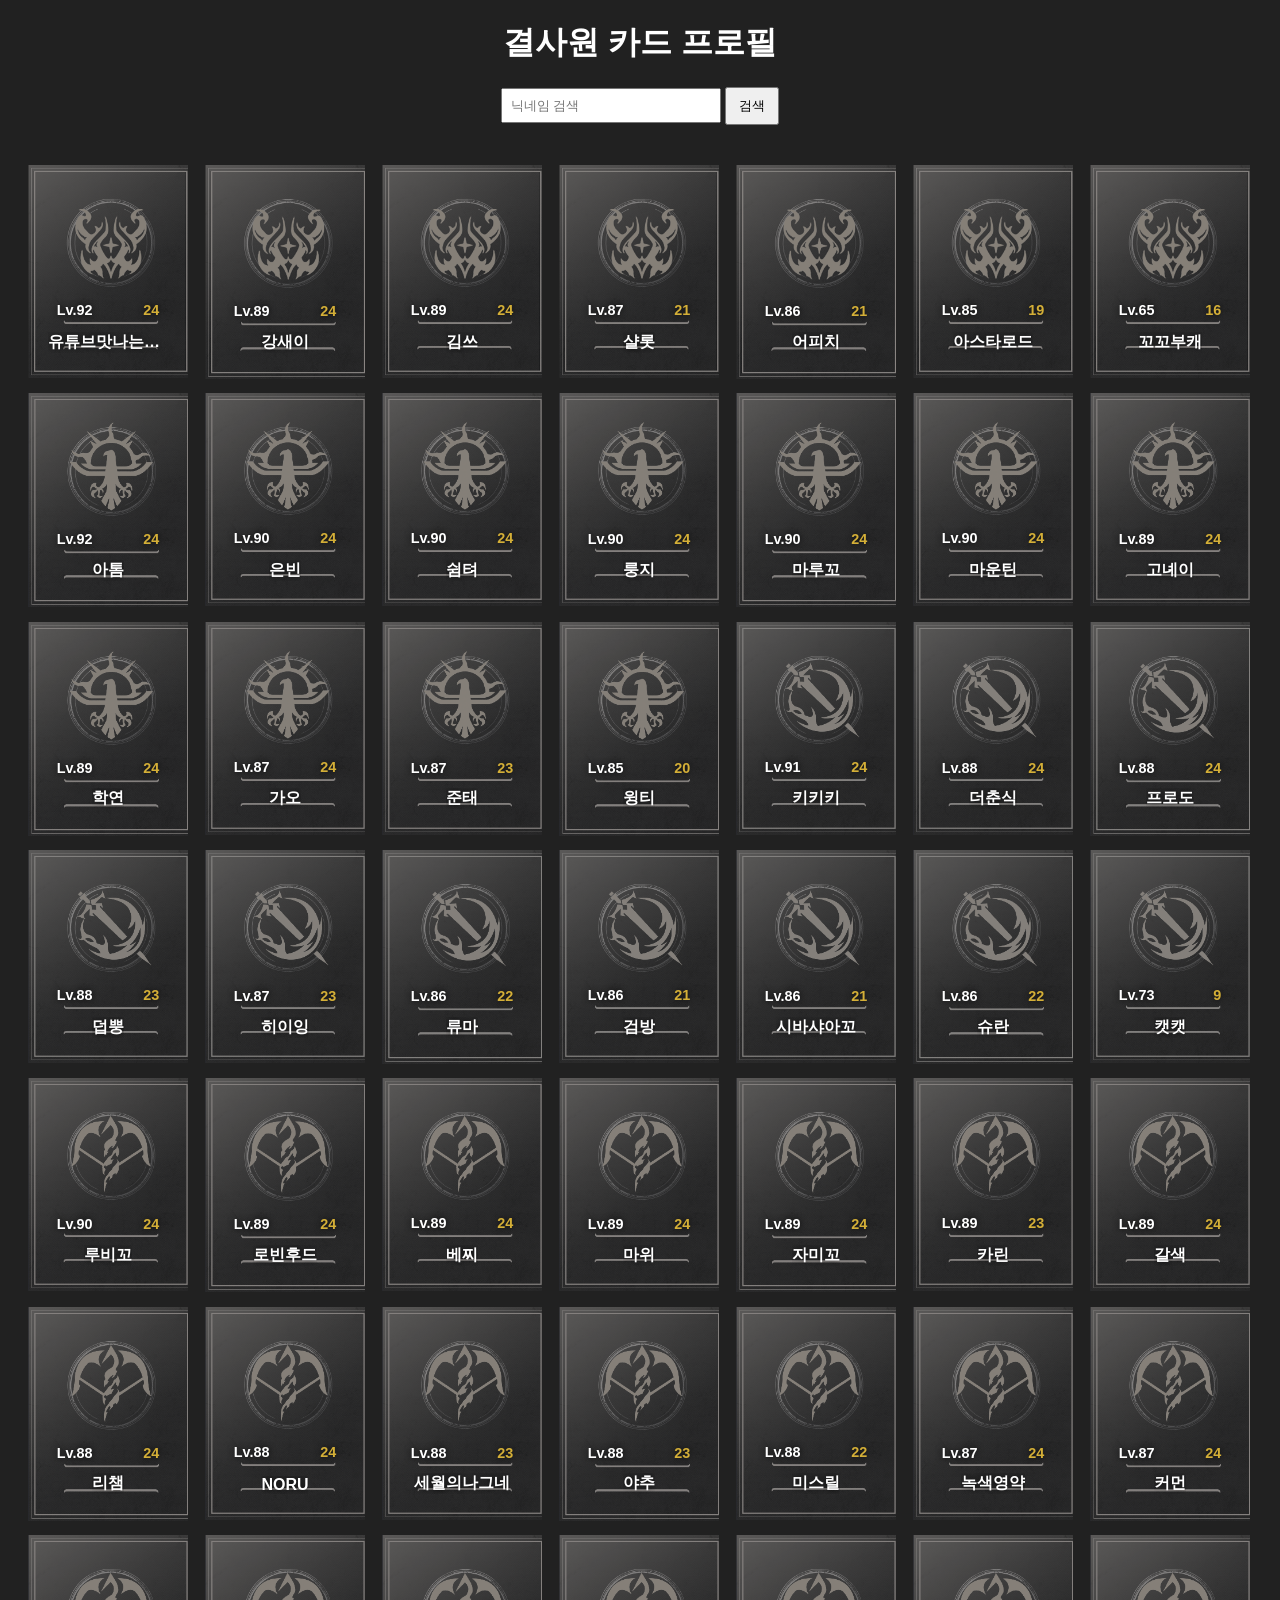
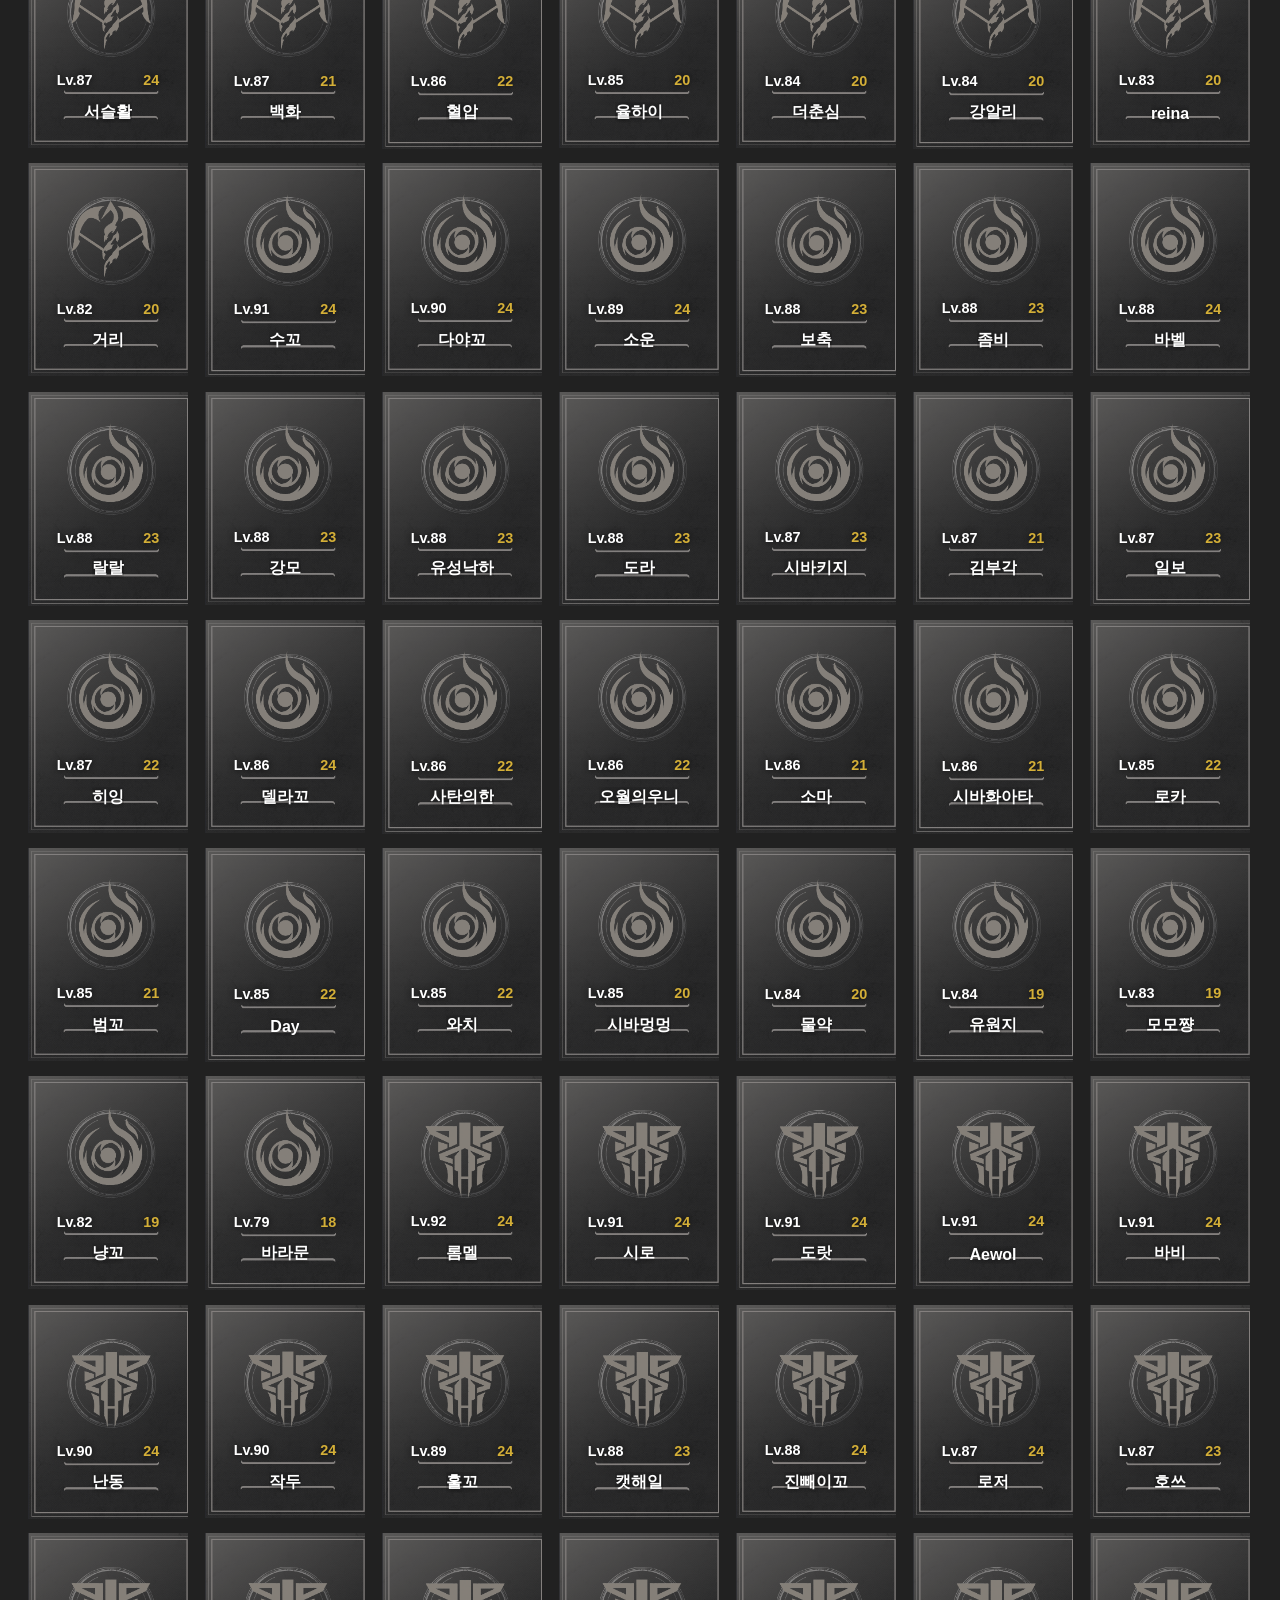
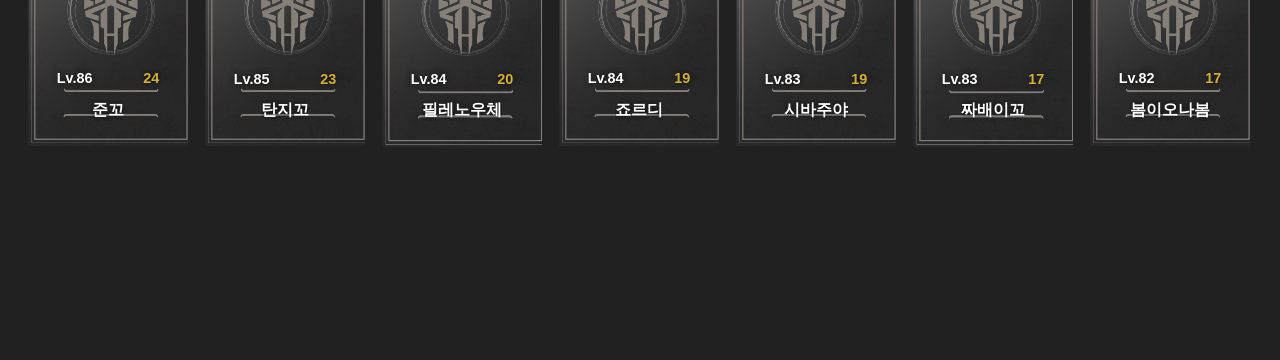
==== cards.html @ 2ea47b97 "Add files via upload" ====
<!DOCTYPE html>
<html lang="ko">
<head>
<meta charset="UTF-8">
<title>카드 프로필</title>

<link rel="stylesheet" href="cards.css">

</head>

<body>

<h1>결사원 카드 프로필</h1>

<!-- 🔍 검색 -->
<div class="search-box">
  <input type="text" id="searchInput" placeholder="닉네임 검색">
  <button onclick="searchCard()">검색</button>
</div>

<!-- 카드 영역 -->
<div id="cardContainer"></div>

<script src="cards.js"></script>

</body>
</html>
---- cards.css ----
body {
  background:#212121;
  color:white;
  font-family:Arial;
  text-align:center;
}

/* 검색창 */
.search-box {
  margin:20px;
}

.search-box input {
  padding:8px;
  width:200px;
}

.search-box button {
  padding:8px 12px;
  cursor:pointer;
}

/* 카드 그리드 */
#cardContainer {
  display:grid;
  grid-template-columns: repeat(auto-fill, minmax(160px, 1fr));
  gap:15px;
  padding:20px;
}

/* 카드 */
.card {
  width:160px;
  aspect-ratio:3/4;
  perspective:1000px;
  cursor:pointer;
  transition:0.2s;
}

/* 🔥 검색 강조 */
.card.highlight {
  outline:3px solid gold;
  transform:scale(1.1);
}

.card-inner {
  width:100%;
  height:100%;
  transition:transform 0.6s;
  transform-style:preserve-3d;
}

.card.flipped .card-inner {
  transform: rotateY(180deg);
}

/* 앞면 */
.card-front {
  position:relative;
  width:100%;
  height:100%;
  backface-visibility:hidden;

  background-image: var(--gray-img);
  background-size: cover;
}

/* hover */
.card:hover .card-front {
  background-image: var(--gold-img);
}

/* 레벨 */
.level {
  position:absolute;
  bottom:28%;
  left:18%;
  font-size:0.9em;
  font-weight:bold;
}

/* 토벌 */
.grade {
  position:absolute;
  bottom:28%;
  right:18%;
  font-size:0.9em;
  font-weight:bold;
  color:#d4af37;
}

/* 닉네임 */
.name {
  position:absolute;
  bottom:12%;
  left:50%;
  transform:translateX(-50%);
  font-size:1em;
  font-weight:bold;
  max-width:120px;
  overflow:hidden;
  text-overflow:ellipsis;
  white-space:nowrap;
}

/* 뒷면 */
.card-back {
  position:absolute;
  width:100%;
  height:100%;
  backface-visibility:hidden;
  transform:rotateY(180deg);

  background:#1f1f1f;
  display:flex;
  flex-direction:column;
  justify-content:center;
  align-items:center;
  gap:10px;
}

.back-guild {
  font-size:18px;
  font-weight:bold;
  color:#d4af37;
}

.back-power,
.back-desc {
  font-size:14px;
  color:#ccc;
}

/* 가독성 */
.level, .grade, .name {
  text-shadow:0 0 6px rgba(0,0,0,0.8);
}
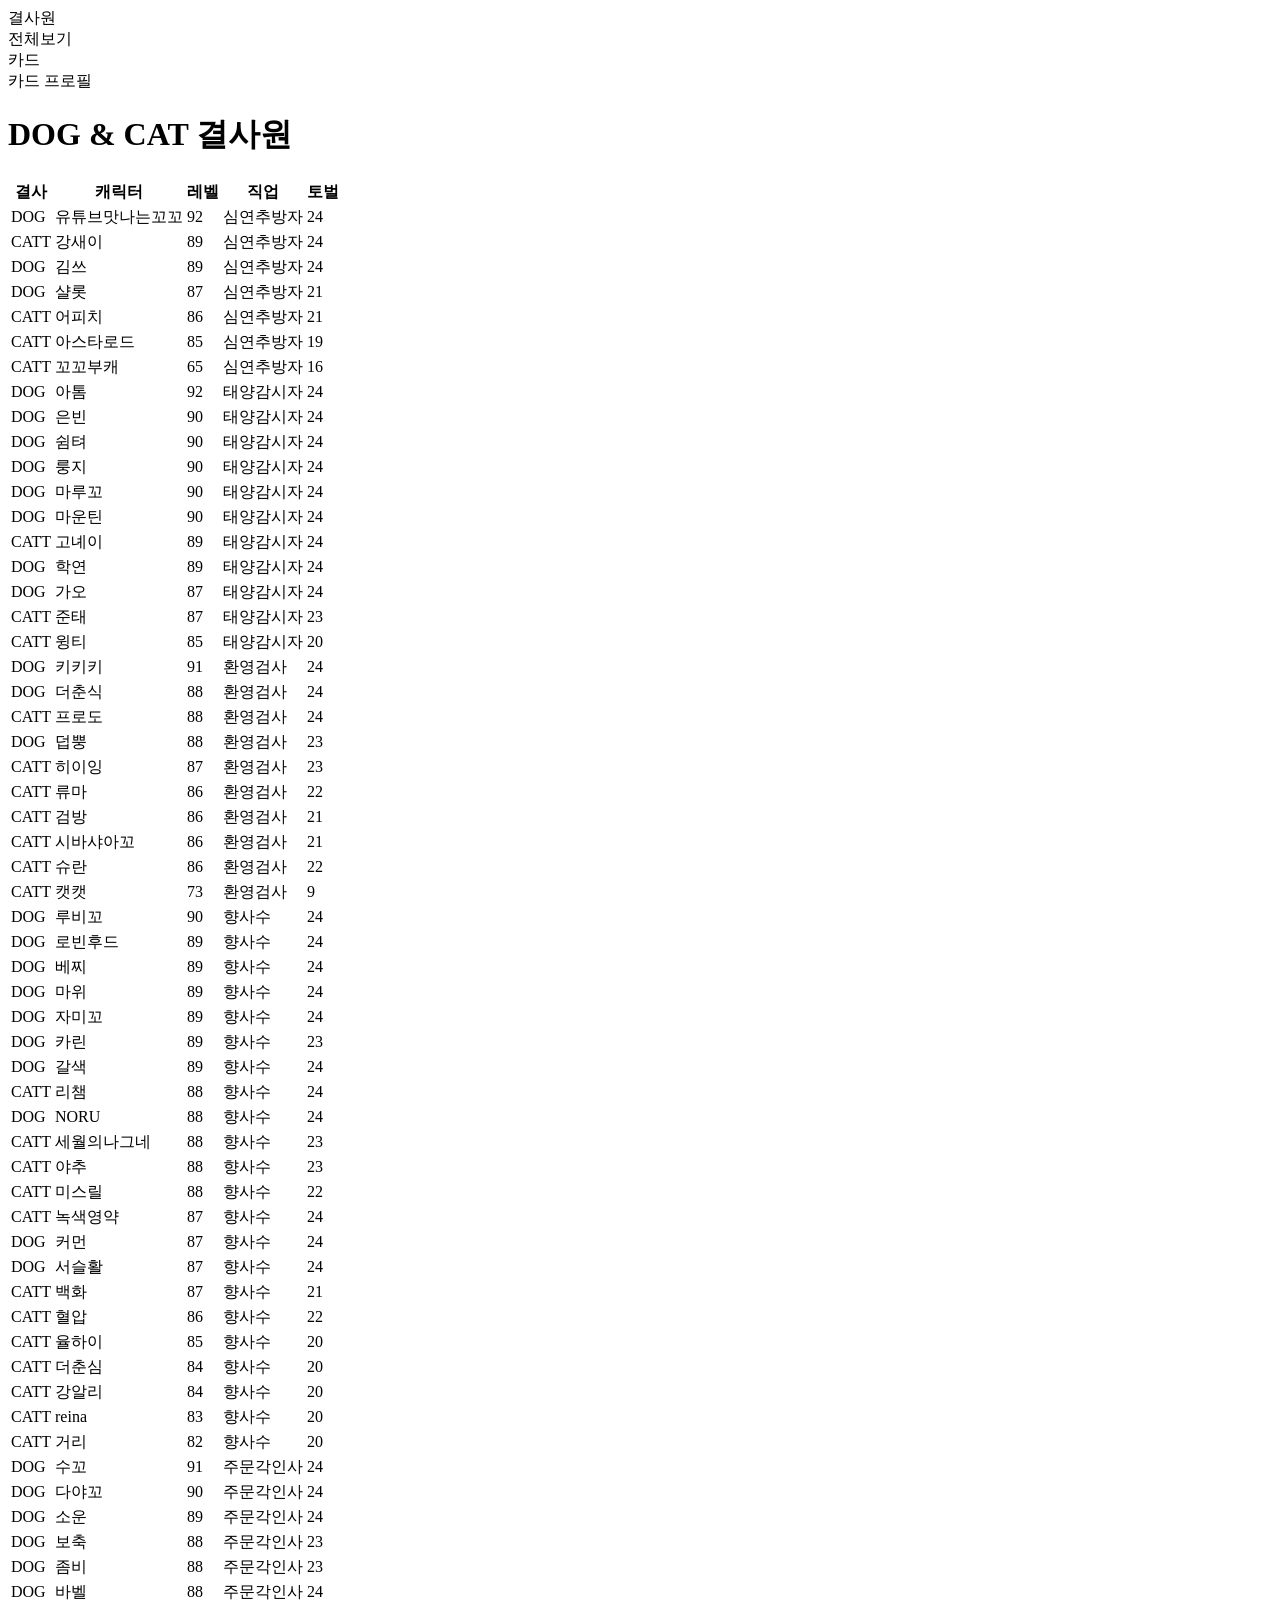
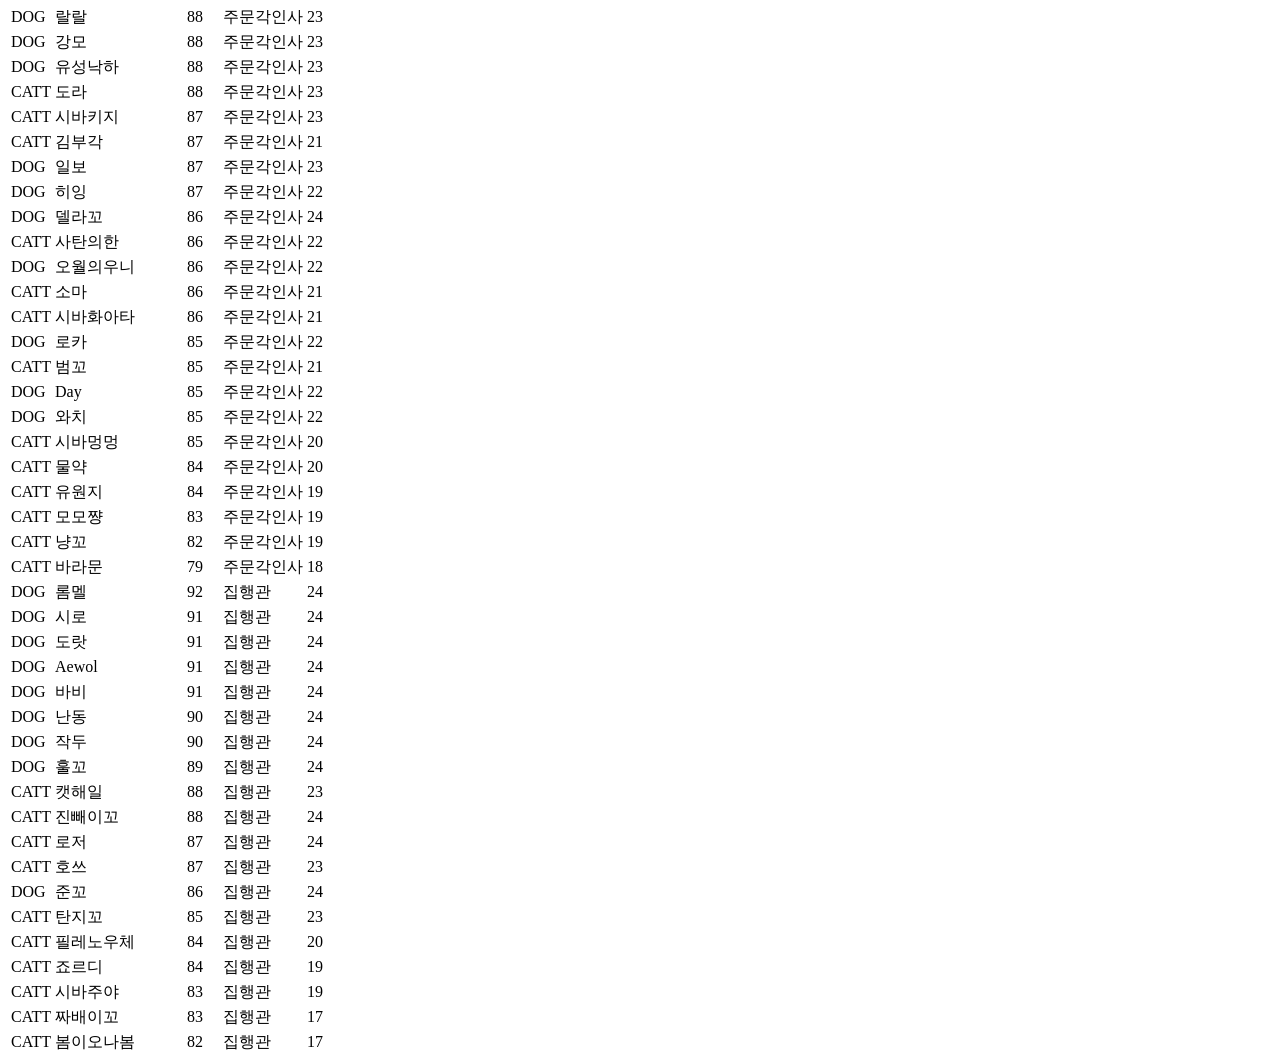
==== commit f5de1787: "Update cards.html" ====
--- a/cards.html
+++ b/cards.html
@@ -2,26 +2,63 @@
 <html lang="ko">
 <head>
 <meta charset="UTF-8">
-<title>카드 프로필</title>
+<title>DOG & CAT 결사 시스템</title>
 
-<link rel="stylesheet" href="cards.css">
-
+<link rel="stylesheet" href="style.css">
 </head>
 
 <body>
 
-<h1>결사원 카드 프로필</h1>
+<div class="layout">
 
-<!-- 🔍 검색 -->
-<div class="search-box">
-  <input type="text" id="searchInput" placeholder="닉네임 검색">
-  <button onclick="searchCard()">검색</button>
+  <!-- 🔥 좌측 메뉴 -->
+  <div class="sidebar">
+    <div class="menu-title">결사원</div>
+    <div class="menu-item active" onclick="showTable(this)">전체보기</div>
+
+    <div class="menu-title">카드</div>
+    <div class="menu-item" onclick="showCards(this)">카드 프로필</div>
+  </div>
+
+  <!-- 🔥 메인 영역 -->
+  <div class="content">
+
+    <h1>DOG & CAT 결사원</h1>
+
+    <!-- 🔹 테이블 -->
+    <div id="tableSection">
+      <table>
+        <thead>
+          <tr>
+            <th>결사</th>
+            <th>캐릭터</th>
+            <th>레벨</th>
+            <th>직업</th>
+            <th>토벌</th>
+          </tr>
+        </thead>
+        <tbody id="playerList"></tbody>
+      </table>
+    </div>
+
+    <!-- 🔹 카드 -->
+    <div id="cardSection" style="display:none;">
+
+      <div class="search-box">
+        <input type="text" id="searchInput" placeholder="닉네임 검색">
+        <button onclick="searchCard()">검색</button>
+      </div>
+
+      <div id="cardContainer"></div>
+
+      <button id="loadMoreBtn" onclick="loadMore()">더보기</button>
+
+    </div>
+
+  </div>
 </div>
 
-<!-- 카드 영역 -->
-<div id="cardContainer"></div>
-
-<script src="cards.js"></script>
+<script src="script.js"></script>
 
 </body>
-</html>+</html>
--- a/style.css
+++ b/style.css
@@ -0,0 +1,20 @@
+.menu{
+margin:20px;
+}
+
+.menu button{
+
+background:#333;
+color:white;
+border:none;
+padding:10px 20px;
+margin:5px;
+cursor:pointer;
+font-size:14px;
+border-radius:6px;
+
+}
+
+.menu button:hover{
+background:#555;
+}
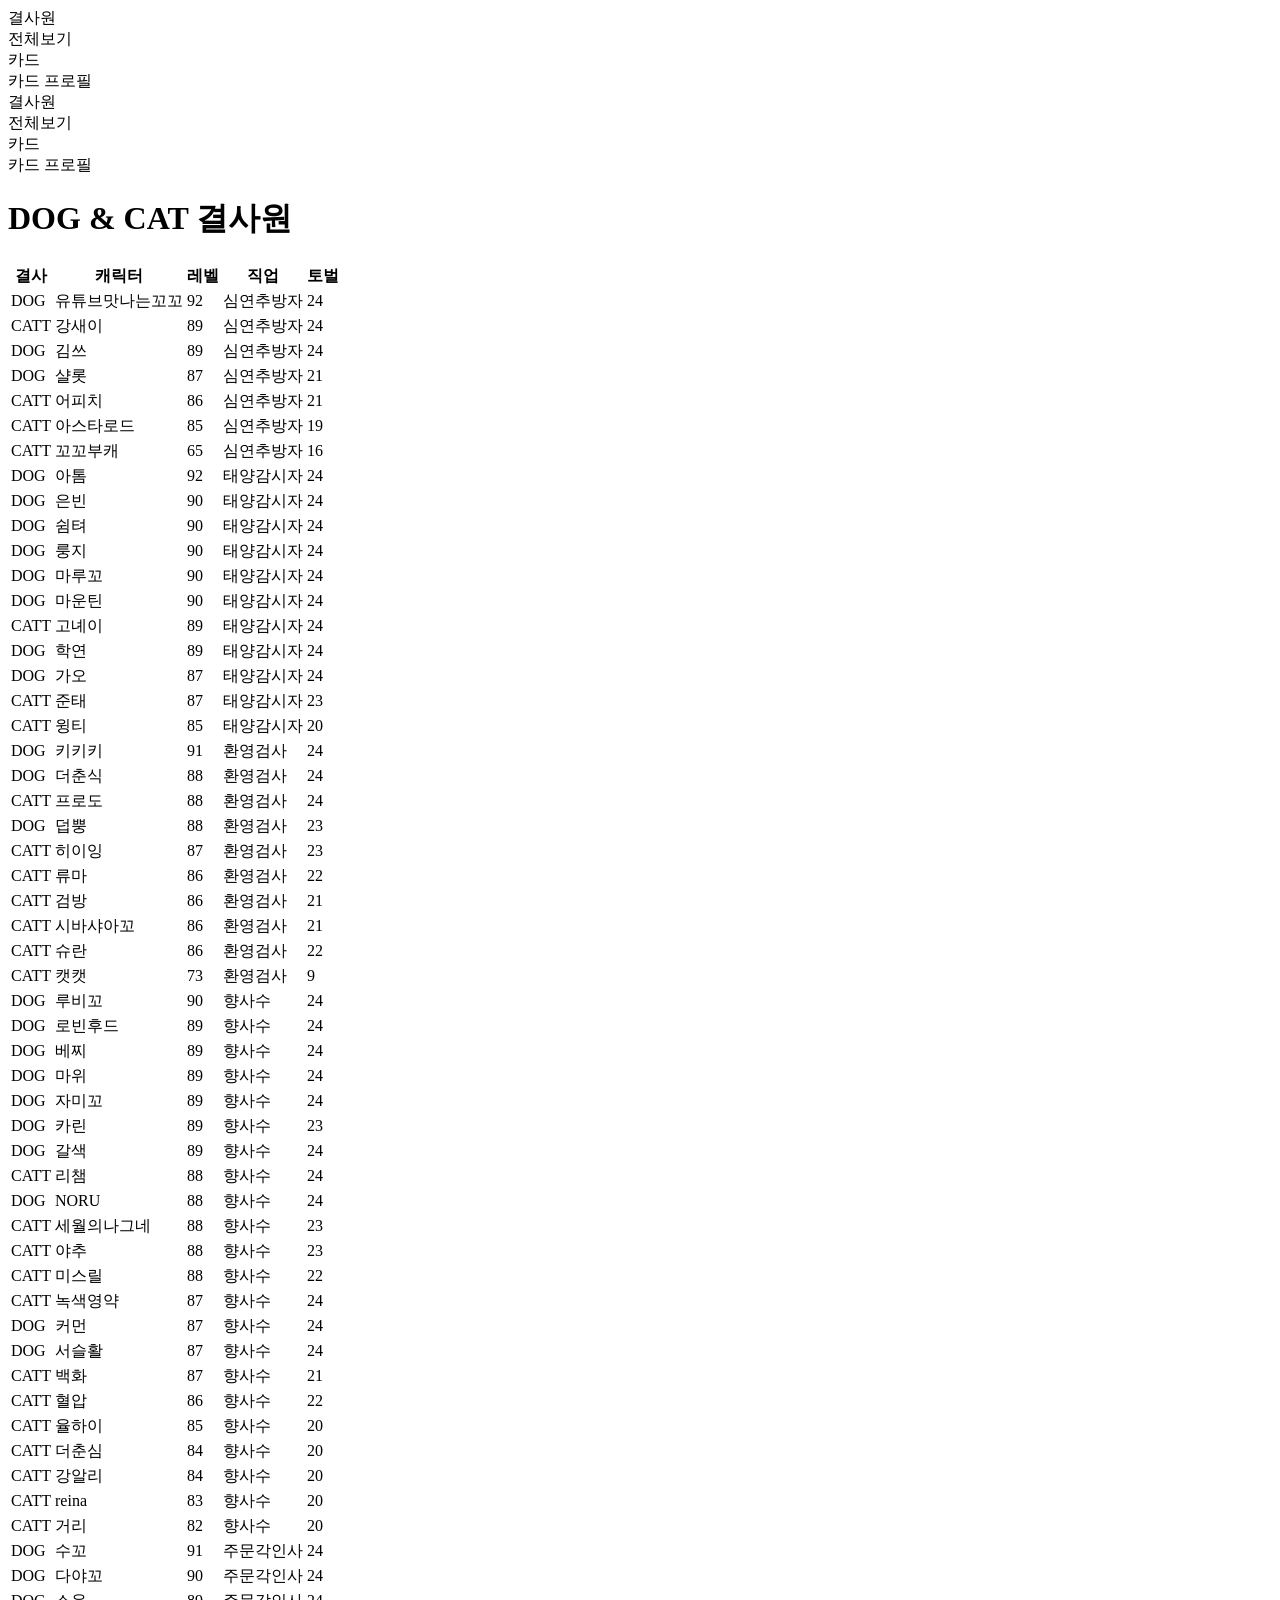
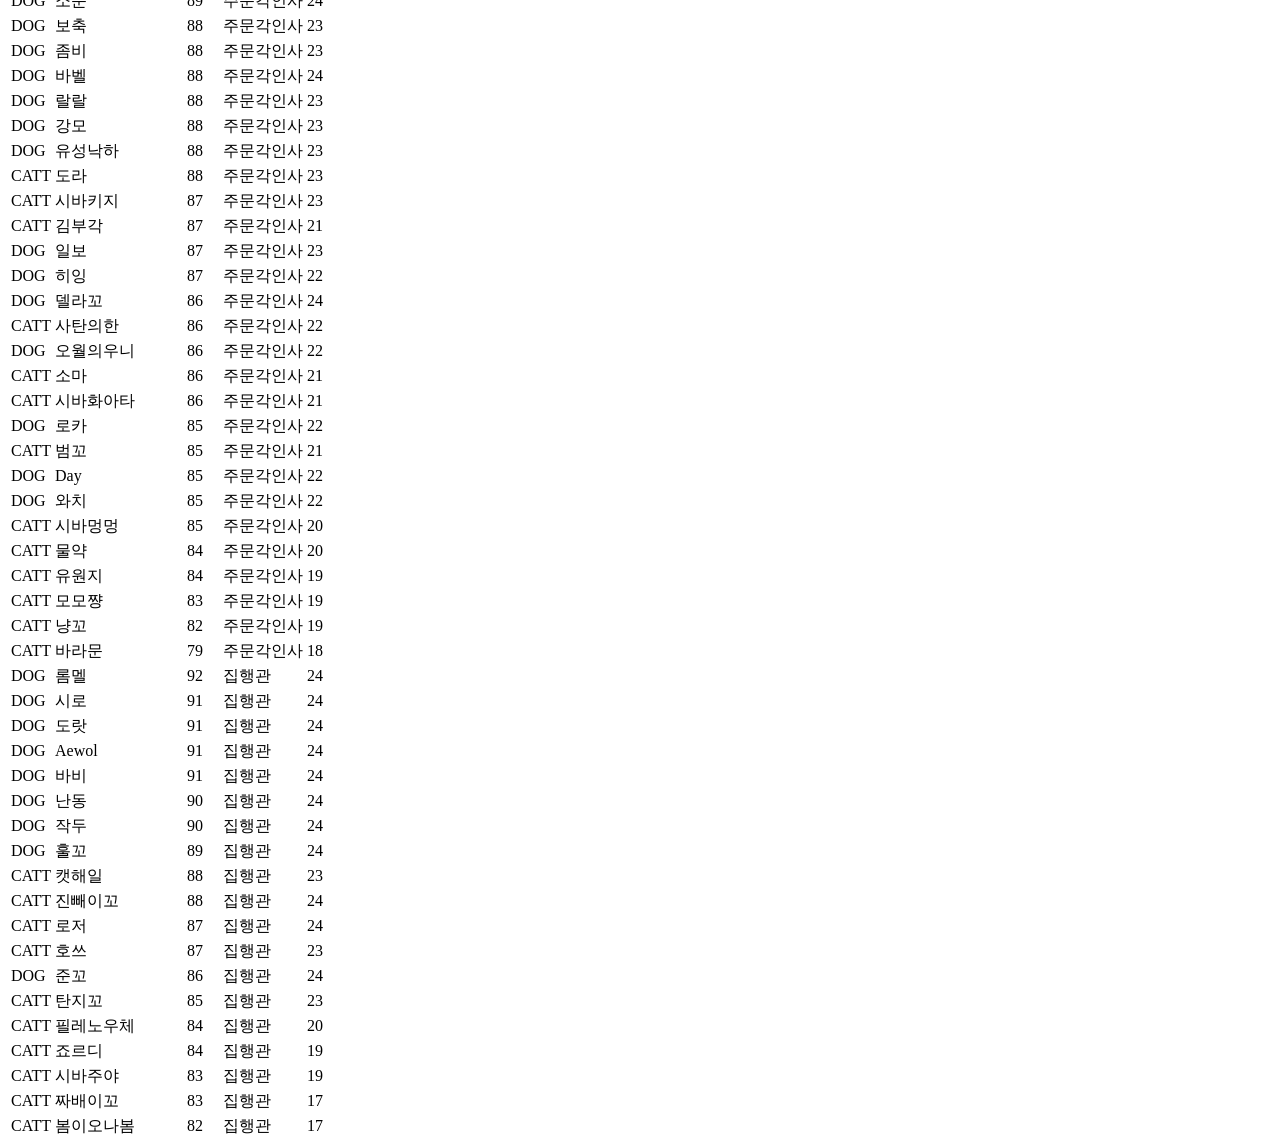
==== commit f3c2171d: "Update cards.html" ====
--- a/cards.html
+++ b/cards.html
@@ -1,3 +1,15 @@
+<div class="layout">
+
+  <div class="sidebar">
+    <div class="menu-title">결사원</div>
+    <div class="menu-item" onclick="location.href='index.html'">전체보기</div>
+
+    <div class="menu-title">카드</div>
+    <div class="menu-item active">카드 프로필</div>
+  </div>
+
+  <div class="content">
+
 <!DOCTYPE html>
 <html lang="ko">
 <head>
@@ -62,3 +74,6 @@
 
 </body>
 </html>
+    
+</div>
+</div>
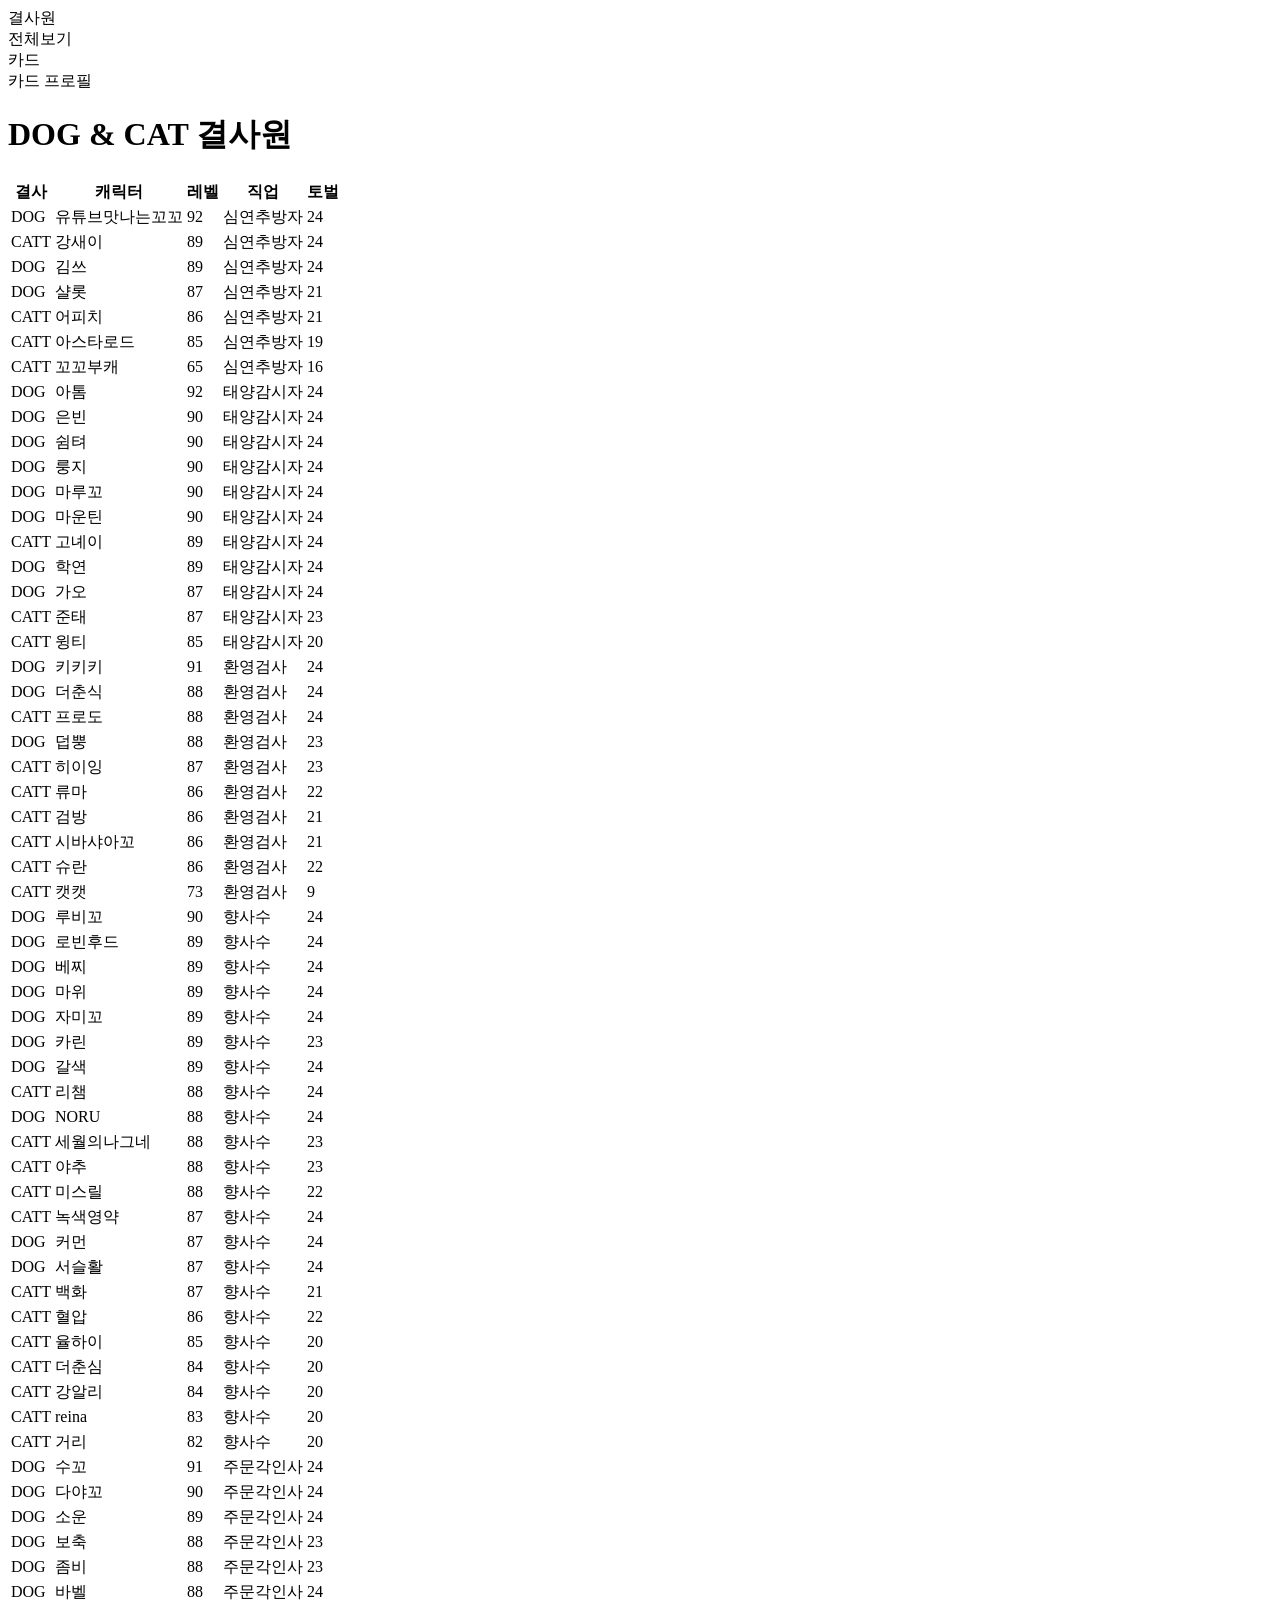
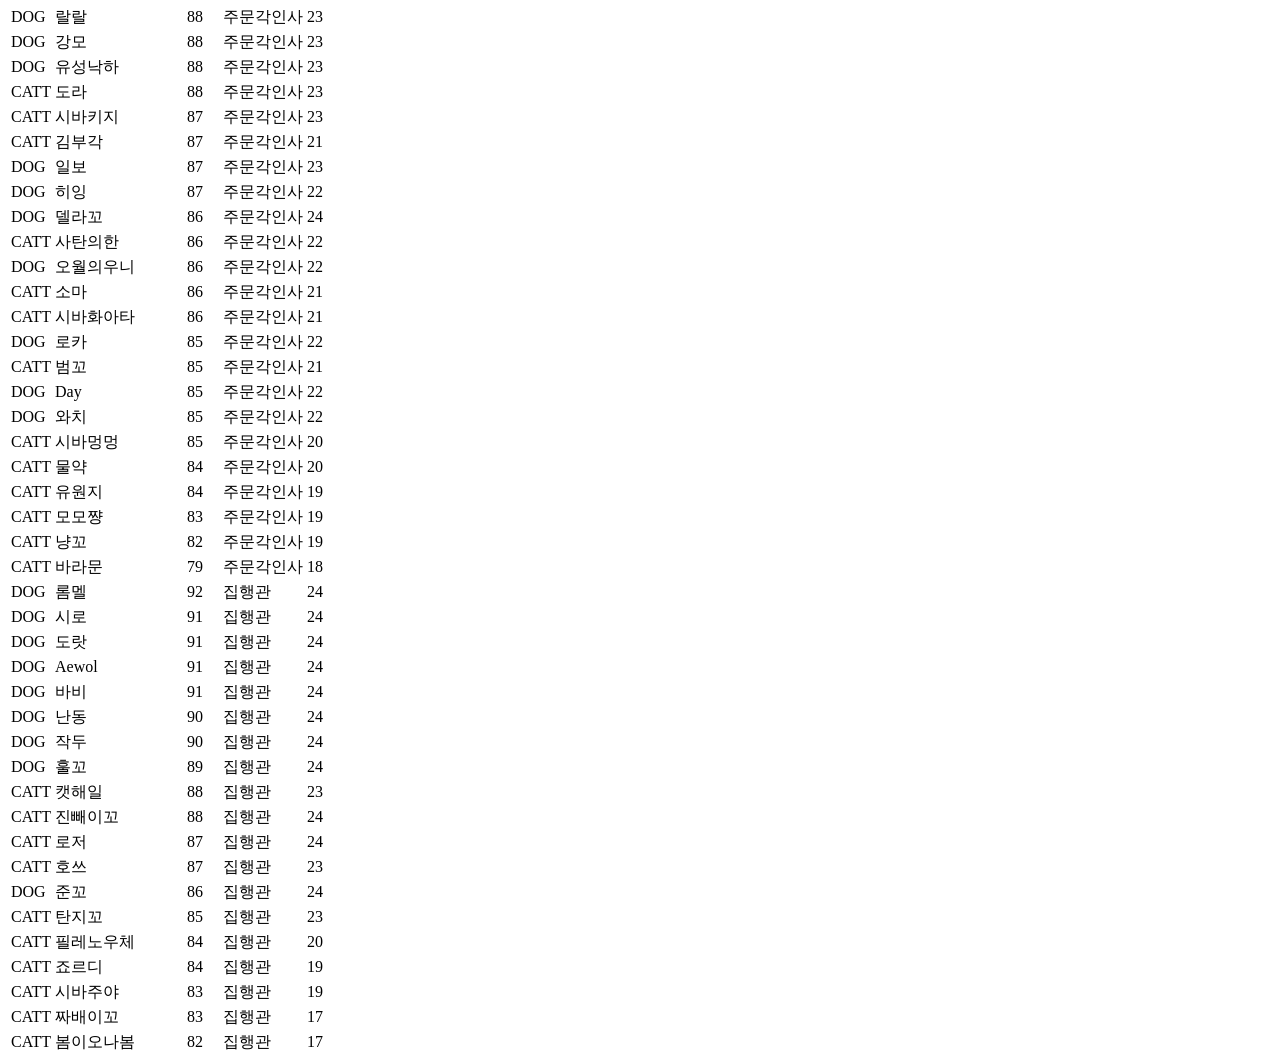
==== commit e781f9b0: "Update cards.html" ====
--- a/cards.html
+++ b/cards.html
@@ -1,15 +1,3 @@
-<div class="layout">
-
-  <div class="sidebar">
-    <div class="menu-title">결사원</div>
-    <div class="menu-item" onclick="location.href='index.html'">전체보기</div>
-
-    <div class="menu-title">카드</div>
-    <div class="menu-item active">카드 프로필</div>
-  </div>
-
-  <div class="content">
-
 <!DOCTYPE html>
 <html lang="ko">
 <head>
@@ -74,6 +62,3 @@
 
 </body>
 </html>
-    
-</div>
-</div>
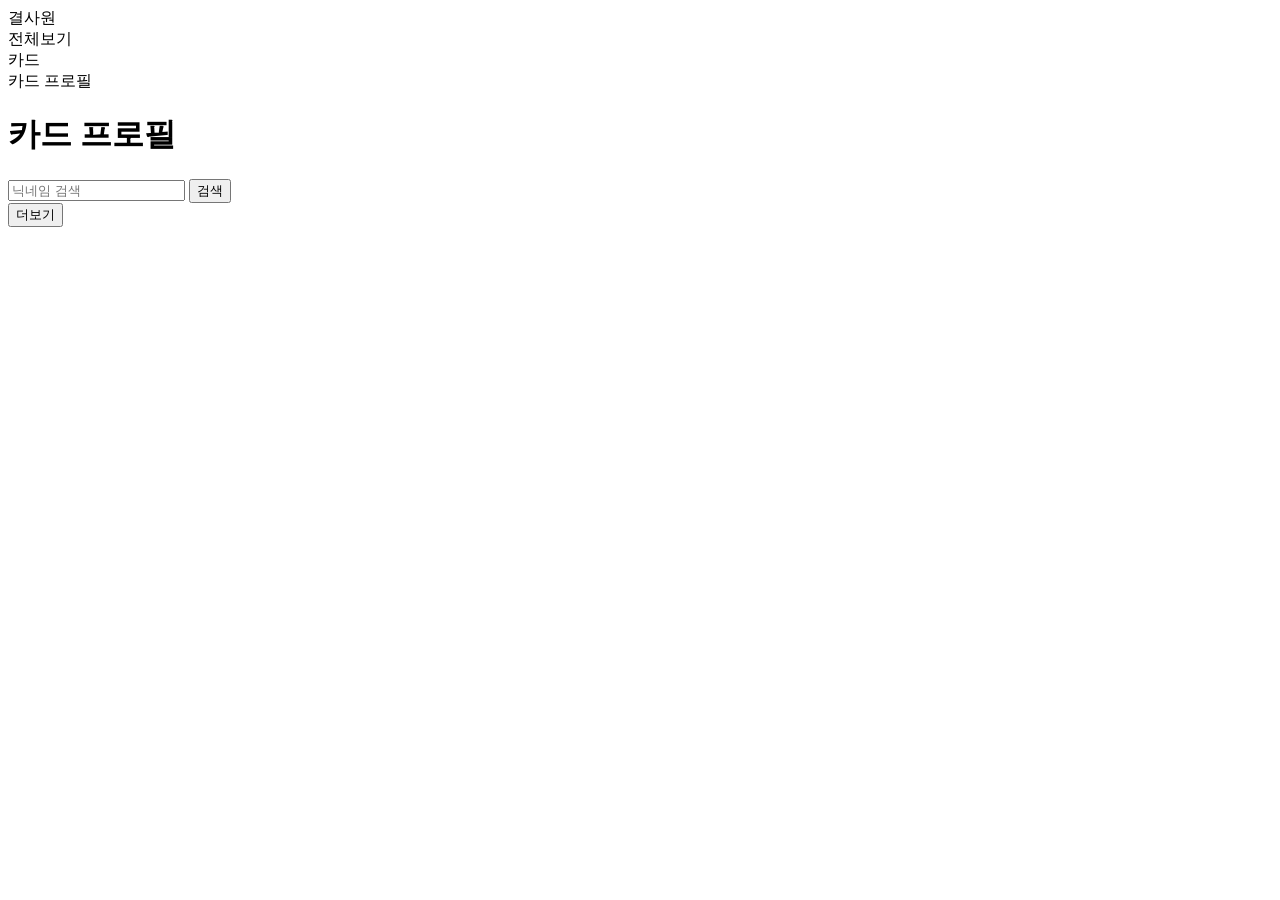
==== commit c21b2fda: "Update cards.html" ====
--- a/cards.html
+++ b/cards.html
@@ -2,8 +2,7 @@
 <html lang="ko">
 <head>
 <meta charset="UTF-8">
-<title>DOG & CAT 결사 시스템</title>
-
+<title>카드 프로필</title>
 <link rel="stylesheet" href="style.css">
 </head>
 
@@ -14,51 +13,31 @@
   <!-- 🔥 좌측 메뉴 -->
   <div class="sidebar">
     <div class="menu-title">결사원</div>
-    <div class="menu-item active" onclick="showTable(this)">전체보기</div>
+    <div class="menu-item" onclick="location.href='index.html'">전체보기</div>
 
     <div class="menu-title">카드</div>
-    <div class="menu-item" onclick="showCards(this)">카드 프로필</div>
+    <div class="menu-item active">카드 프로필</div>
   </div>
 
-  <!-- 🔥 메인 영역 -->
+  <!-- 🔥 우측 컨텐츠 -->
   <div class="content">
 
-    <h1>DOG & CAT 결사원</h1>
+    <h1>카드 프로필</h1>
 
-    <!-- 🔹 테이블 -->
-    <div id="tableSection">
-      <table>
-        <thead>
-          <tr>
-            <th>결사</th>
-            <th>캐릭터</th>
-            <th>레벨</th>
-            <th>직업</th>
-            <th>토벌</th>
-          </tr>
-        </thead>
-        <tbody id="playerList"></tbody>
-      </table>
+    <div class="search-box">
+      <input type="text" id="searchInput" placeholder="닉네임 검색">
+      <button onclick="searchCard()">검색</button>
     </div>
 
-    <!-- 🔹 카드 -->
-    <div id="cardSection" style="display:none;">
+    <div id="cardContainer"></div>
 
-      <div class="search-box">
-        <input type="text" id="searchInput" placeholder="닉네임 검색">
-        <button onclick="searchCard()">검색</button>
-      </div>
-
-      <div id="cardContainer"></div>
-
-      <button id="loadMoreBtn" onclick="loadMore()">더보기</button>
-
-    </div>
+    <button id="loadMoreBtn" onclick="loadMore()">더보기</button>
 
   </div>
+
 </div>
 
-<script src="script.js"></script>
+<script src="cards.js"></script>
 
 </body>
 </html>
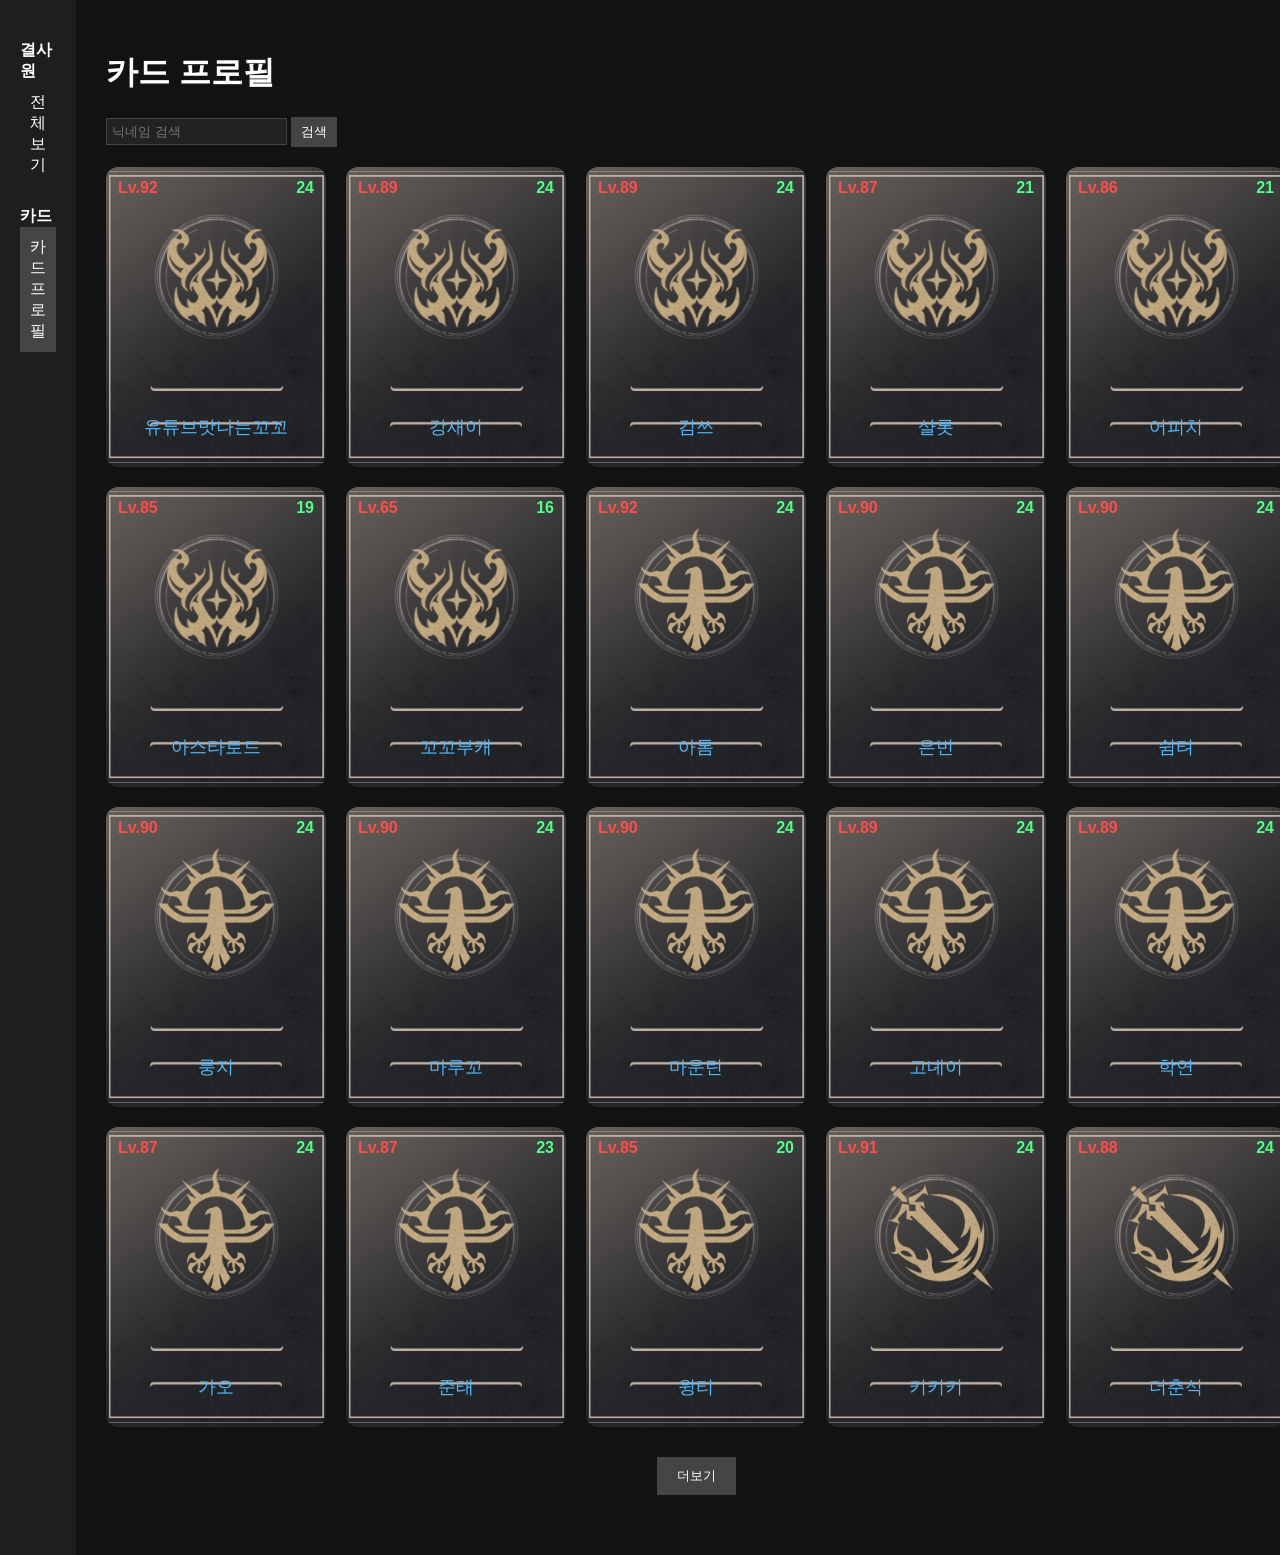
==== commit 632d8ab2: "Update cards.html" ====
--- a/cards.html
+++ b/cards.html
@@ -3,14 +3,173 @@
 <head>
 <meta charset="UTF-8">
 <title>카드 프로필</title>
-<link rel="stylesheet" href="style.css">
+
+<style>
+
+/* ===== 전체 ===== */
+body {
+  margin: 0;
+  background: #121212;
+  color: #fff;
+  font-family: Arial;
+}
+
+/* ===== 레이아웃 ===== */
+.layout {
+  display: flex;
+}
+
+.sidebar {
+  width: 220px;
+  background: #1e1e1e;
+  padding: 20px;
+}
+
+.menu-title {
+  margin-top: 20px;
+  font-weight: bold;
+}
+
+.menu-item {
+  padding: 10px;
+  cursor: pointer;
+}
+
+.menu-item:hover {
+  background: #333;
+}
+
+.menu-item.active {
+  background: #444;
+}
+
+.content {
+  flex: 1;
+  padding: 30px;
+}
+
+/* ===== 카드 영역 ===== */
+#cardContainer {
+  display: grid;
+  grid-template-columns: repeat(5, 220px);
+  gap: 20px;
+  justify-content: center;
+}
+
+/* ===== 카드 ===== */
+.card {
+  width: 220px;
+  height: 300px;
+  perspective: 1000px;
+  cursor: pointer;
+}
+
+.card-inner {
+  width: 100%;
+  height: 100%;
+  position: relative;
+  transition: transform 0.6s;
+  transform-style: preserve-3d;
+}
+
+.card.flipped .card-inner {
+  transform: rotateY(180deg);
+}
+
+.card-front,
+.card-back {
+  position: absolute;
+  width: 100%;
+  height: 100%;
+  border-radius: 12px;
+  overflow: hidden;
+  backface-visibility: hidden;
+}
+
+/* 이미지 */
+.card-front img {
+  width: 100%;
+  height: 100%;
+  object-fit: cover;
+}
+
+/* 🔴 레벨 */
+.level {
+  position: absolute;
+  top: 12px;
+  left: 12px;
+  color: #ff4d4d;
+  font-weight: bold;
+}
+
+/* 🟢 토벌 */
+.grade {
+  position: absolute;
+  top: 12px;
+  right: 12px;
+  color: #4dff88;
+  font-weight: bold;
+}
+
+/* 🔵 닉네임 */
+.name {
+  position: absolute;
+  bottom: 28px;
+  width: 100%;
+  text-align: center;
+  color: #4db8ff;
+  font-size: 18px;
+}
+
+/* ===== 뒷면 ===== */
+.card-back {
+  background: #222;
+  transform: rotateY(180deg);
+  display: flex;
+  flex-direction: column;
+  justify-content: center;
+  align-items: center;
+  gap: 10px;
+}
+
+/* ===== 검색 ===== */
+.search-box {
+  margin-bottom: 20px;
+}
+
+.search-box input {
+  background: #222;
+  border: 1px solid #444;
+  color: white;
+  padding: 5px;
+}
+
+.search-box button {
+  background: #444;
+  color: white;
+  border: none;
+  padding: 6px 10px;
+}
+
+/* ===== 더보기 ===== */
+#loadMoreBtn {
+  margin: 30px auto;
+  display: block;
+  padding: 10px 20px;
+  background: #444;
+  border: none;
+  color: white;
+  cursor: pointer;
+}
+
+</style>
 </head>
 
 <body>
 
 <div class="layout">
 
-  <!-- 🔥 좌측 메뉴 -->
+  <!-- 메뉴 -->
   <div class="sidebar">
     <div class="menu-title">결사원</div>
     <div class="menu-item" onclick="location.href='index.html'">전체보기</div>
@@ -19,7 +178,7 @@
     <div class="menu-item active">카드 프로필</div>
   </div>
 
-  <!-- 🔥 우측 컨텐츠 -->
+  <!-- 컨텐츠 -->
   <div class="content">
 
     <h1>카드 프로필</h1>
@@ -37,7 +196,85 @@
 
 </div>
 
-<script src="cards.js"></script>
+<script>
+
+let originalData = [];
+let filteredData = [];
+let currentIndex = 0;
+const pageSize = 20;
+
+async function loadData() {
+  const res = await fetch("all_servers_ranking.json");
+  originalData = await res.json();
+  filteredData = [...originalData];
+  renderCards(true);
+}
+
+function renderCards(reset = false) {
+  const container = document.getElementById("cardContainer");
+
+  if (reset) {
+    container.innerHTML = "";
+    currentIndex = 0;
+  }
+
+  const end = Math.min(currentIndex + pageSize, filteredData.length);
+
+  for (let i = currentIndex; i < end; i++) {
+    const p = filteredData[i];
+
+    const card = document.createElement("div");
+    card.className = "card";
+
+    const img = `assets_classes/${p.class}_gold.png`;
+
+    card.innerHTML = `
+      <div class="card-inner">
+
+        <div class="card-front">
+          <img src="${img}">
+          <div class="level">Lv.${p.gc_level}</div>
+          <div class="grade">${p.grade}</div>
+          <div class="name">${p.gc_name}</div>
+        </div>
+
+        <div class="card-back">
+          <div>${p.guild_name}</div>
+          <div>전투력: -</div>
+          <div>특징: -</div>
+        </div>
+
+      </div>
+    `;
+
+    card.onclick = () => card.classList.toggle("flipped");
+
+    container.appendChild(card);
+  }
+
+  currentIndex = end;
+
+  document.getElementById("loadMoreBtn").style.display =
+    currentIndex >= filteredData.length ? "none" : "block";
+}
+
+function loadMore() {
+  renderCards();
+}
+
+function searchCard() {
+  const keyword = document.getElementById("searchInput").value;
+
+  filteredData = originalData.filter(p =>
+    p.gc_name.includes(keyword)
+  );
+
+  renderCards(true);
+}
+
+loadData();
+
+</script>
 
 </body>
 </html>
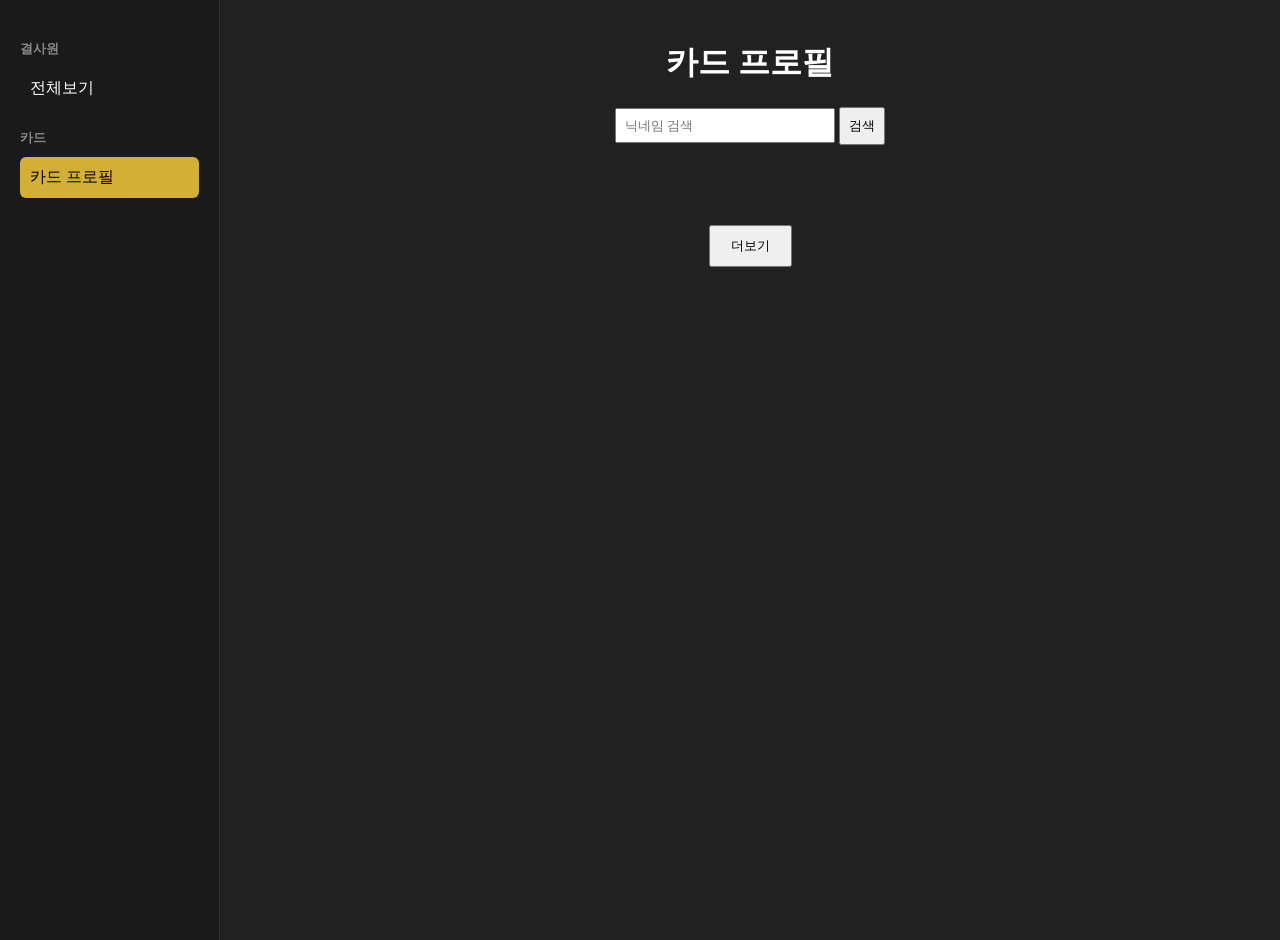
==== commit 3f8ddb4e: "Update cards.html" ====
--- a/cards.html
+++ b/cards.html
@@ -4,165 +4,9 @@
 <meta charset="UTF-8">
 <title>카드 프로필</title>
 
-<style>
+<link rel="stylesheet" href="style.css">
+<link rel="stylesheet" href="cards.css">
 
-/* ===== 전체 ===== */
-body {
-  margin: 0;
-  background: #121212;
-  color: #fff;
-  font-family: Arial;
-}
-
-/* ===== 레이아웃 ===== */
-.layout {
-  display: flex;
-}
-
-.sidebar {
-  width: 220px;
-  background: #1e1e1e;
-  padding: 20px;
-}
-
-.menu-title {
-  margin-top: 20px;
-  font-weight: bold;
-}
-
-.menu-item {
-  padding: 10px;
-  cursor: pointer;
-}
-
-.menu-item:hover {
-  background: #333;
-}
-
-.menu-item.active {
-  background: #444;
-}
-
-.content {
-  flex: 1;
-  padding: 30px;
-}
-
-/* ===== 카드 영역 ===== */
-#cardContainer {
-  display: grid;
-  grid-template-columns: repeat(5, 220px);
-  gap: 20px;
-  justify-content: center;
-}
-
-/* ===== 카드 ===== */
-.card {
-  width: 220px;
-  height: 300px;
-  perspective: 1000px;
-  cursor: pointer;
-}
-
-.card-inner {
-  width: 100%;
-  height: 100%;
-  position: relative;
-  transition: transform 0.6s;
-  transform-style: preserve-3d;
-}
-
-.card.flipped .card-inner {
-  transform: rotateY(180deg);
-}
-
-.card-front,
-.card-back {
-  position: absolute;
-  width: 100%;
-  height: 100%;
-  border-radius: 12px;
-  overflow: hidden;
-  backface-visibility: hidden;
-}
-
-/* 이미지 */
-.card-front img {
-  width: 100%;
-  height: 100%;
-  object-fit: cover;
-}
-
-/* 🔴 레벨 */
-.level {
-  position: absolute;
-  top: 12px;
-  left: 12px;
-  color: #ff4d4d;
-  font-weight: bold;
-}
-
-/* 🟢 토벌 */
-.grade {
-  position: absolute;
-  top: 12px;
-  right: 12px;
-  color: #4dff88;
-  font-weight: bold;
-}
-
-/* 🔵 닉네임 */
-.name {
-  position: absolute;
-  bottom: 28px;
-  width: 100%;
-  text-align: center;
-  color: #4db8ff;
-  font-size: 18px;
-}
-
-/* ===== 뒷면 ===== */
-.card-back {
-  background: #222;
-  transform: rotateY(180deg);
-  display: flex;
-  flex-direction: column;
-  justify-content: center;
-  align-items: center;
-  gap: 10px;
-}
-
-/* ===== 검색 ===== */
-.search-box {
-  margin-bottom: 20px;
-}
-
-.search-box input {
-  background: #222;
-  border: 1px solid #444;
-  color: white;
-  padding: 5px;
-}
-
-.search-box button {
-  background: #444;
-  color: white;
-  border: none;
-  padding: 6px 10px;
-}
-
-/* ===== 더보기 ===== */
-#loadMoreBtn {
-  margin: 30px auto;
-  display: block;
-  padding: 10px 20px;
-  background: #444;
-  border: none;
-  color: white;
-  cursor: pointer;
-}
-
-</style>
 </head>
 
 <body>
@@ -196,85 +40,7 @@
 
 </div>
 
-<script>
-
-let originalData = [];
-let filteredData = [];
-let currentIndex = 0;
-const pageSize = 20;
-
-async function loadData() {
-  const res = await fetch("all_servers_ranking.json");
-  originalData = await res.json();
-  filteredData = [...originalData];
-  renderCards(true);
-}
-
-function renderCards(reset = false) {
-  const container = document.getElementById("cardContainer");
-
-  if (reset) {
-    container.innerHTML = "";
-    currentIndex = 0;
-  }
-
-  const end = Math.min(currentIndex + pageSize, filteredData.length);
-
-  for (let i = currentIndex; i < end; i++) {
-    const p = filteredData[i];
-
-    const card = document.createElement("div");
-    card.className = "card";
-
-    const img = `assets_classes/${p.class}_gold.png`;
-
-    card.innerHTML = `
-      <div class="card-inner">
-
-        <div class="card-front">
-          <img src="${img}">
-          <div class="level">Lv.${p.gc_level}</div>
-          <div class="grade">${p.grade}</div>
-          <div class="name">${p.gc_name}</div>
-        </div>
-
-        <div class="card-back">
-          <div>${p.guild_name}</div>
-          <div>전투력: -</div>
-          <div>특징: -</div>
-        </div>
-
-      </div>
-    `;
-
-    card.onclick = () => card.classList.toggle("flipped");
-
-    container.appendChild(card);
-  }
-
-  currentIndex = end;
-
-  document.getElementById("loadMoreBtn").style.display =
-    currentIndex >= filteredData.length ? "none" : "block";
-}
-
-function loadMore() {
-  renderCards();
-}
-
-function searchCard() {
-  const keyword = document.getElementById("searchInput").value;
-
-  filteredData = originalData.filter(p =>
-    p.gc_name.includes(keyword)
-  );
-
-  renderCards(true);
-}
-
-loadData();
-
-</script>
+<script src="cards.js"></script>
 
 </body>
 </html>
--- a/style.css
+++ b/style.css
@@ -0,0 +1,111 @@
+/* 전체 */
+body {
+  margin: 0;
+  background: #121212;
+  color: #fff;
+  font-family: Arial;
+}
+
+/* 레이아웃 */
+.layout {
+  display: flex;
+}
+
+.sidebar {
+  width: 220px;
+  background: #1e1e1e;
+  padding: 20px;
+}
+
+.menu-title {
+  margin-top: 20px;
+  font-weight: bold;
+}
+
+.menu-item {
+  padding: 10px;
+  cursor: pointer;
+}
+
+.menu-item:hover {
+  background: #333;
+}
+
+.menu-item.active {
+  background: #444;
+}
+
+.content {
+  flex: 1;
+  padding: 30px;
+}
+
+/* 카드 영역 */
+#cardContainer {
+  display: grid;
+  grid-template-columns: repeat(5, 220px);
+  gap: 20px;
+  justify-content: center;
+}
+
+/* 카드 */
+.card {
+  width: 220px;
+  height: 300px;
+  perspective: 1000px;
+}
+
+.card-inner {
+  width: 100%;
+  height: 100%;
+  position: relative;
+  transition: transform 0.6s;
+  transform-style: preserve-3d;
+}
+
+.card.flipped .card-inner {
+  transform: rotateY(180deg);
+}
+
+.card-front,
+.card-back {
+  position: absolute;
+  width: 100%;
+  height: 100%;
+  border-radius: 12px;
+  overflow: hidden;
+  backface-visibility: hidden;
+}
+
+.card-front img {
+  width: 100%;
+  height: 100%;
+  object-fit: cover;
+}
+
+/* 텍스트 위치 고정 */
+.card-front .level {
+  position: absolute;
+  top: 10px;
+  left: 10px;
+  font-weight: bold;
+}
+
+.card-front .name {
+  position: absolute;
+  bottom: 20px;
+  width: 100%;
+  text-align: center;
+  font-size: 18px;
+}
+
+/* 뒷면 */
+.card-back {
+  background: #222;
+  transform: rotateY(180deg);
+  display: flex;
+  flex-direction: column;
+  justify-content: center;
+  align-items: center;
+  gap: 10px;
+}
--- a/cards.css
+++ b/cards.css
@@ -0,0 +1,181 @@
+body {
+  margin:0;
+  background:#212121;
+  color:white;
+  font-family:Arial;
+}
+
+/* 레이아웃 */
+.layout {
+  display:flex;
+}
+
+/* 사이드바 */
+.sidebar {
+  width:220px;
+  height:100vh;
+  background:#1a1a1a;
+  padding:20px;
+  border-right:1px solid #333;
+}
+
+.menu-title {
+  font-size:13px;
+  color:#888;
+  margin-top:20px;
+  margin-bottom:10px;
+}
+
+.menu-item {
+  padding:10px;
+  border-radius:6px;
+  cursor:pointer;
+  margin-bottom:5px;
+}
+
+.menu-item:hover {
+  background:#2c2c2c;
+}
+
+.menu-item.active {
+  background:#d4af37;
+  color:#000;
+}
+
+/* 콘텐츠 */
+.content {
+  flex:1;
+  padding:20px;
+  text-align:center;
+}
+
+/* 테이블 */
+table {
+  width:80%;
+  margin:auto;
+  border-collapse:collapse;
+}
+
+th, td {
+  padding:10px;
+  border-bottom:1px solid #444;
+}
+
+th {
+  background:#333;
+}
+
+tr:hover {
+  background:#2a2a2a;
+}
+
+/* 검색 */
+.search-box {
+  margin:20px;
+}
+
+.search-box input {
+  padding:8px;
+  width:200px;
+}
+
+.search-box button {
+  padding:8px;
+}
+
+/* 카드 영역 */
+#cardContainer {
+  display:grid;
+  grid-template-columns: repeat(5, 180px);
+  justify-content:center;
+  gap:20px;
+  padding:20px;
+}
+
+/* 카드 */
+.card {
+  width:180px;
+  height:240px;
+  perspective:1000px;
+  cursor:pointer;
+  transition:0.2s;
+}
+
+.card.highlight {
+  outline:3px solid gold;
+  transform:scale(1.1);
+}
+
+.card-inner {
+  width:100%;
+  height:100%;
+  transition:transform 0.6s;
+  transform-style:preserve-3d;
+}
+
+.card.flipped .card-inner {
+  transform:rotateY(180deg);
+}
+
+/* 앞면 */
+.card-front {
+  position:relative;
+  width:100%;
+  height:100%;
+  backface-visibility:hidden;
+  background-image:var(--gray-img);
+  background-size:cover;
+}
+
+.card:hover .card-front {
+  background-image:var(--gold-img);
+}
+
+/* 텍스트 위치 */
+.level {
+  position:absolute;
+  bottom:28%;
+  left:18%;
+  font-size:0.9em;
+  font-weight:bold;
+}
+
+.grade {
+  position:absolute;
+  bottom:28%;
+  right:18%;
+  font-size:0.9em;
+  font-weight:bold;
+  color:#d4af37;
+}
+
+.name {
+  position:absolute;
+  bottom:18%;
+  left:50%;
+  transform:translateX(-50%);
+  font-size:1em;
+  font-weight:bold;
+}
+
+/* 뒷면 */
+.card-back {
+  position:absolute;
+  width:100%;
+  height:100%;
+  backface-visibility:hidden;
+  transform:rotateY(180deg);
+  background:#1f1f1f;
+  display:flex;
+  flex-direction:column;
+  justify-content:center;
+  align-items:center;
+  gap:10px;
+}
+
+/* 더보기 */
+#loadMoreBtn {
+  margin:20px;
+  padding:10px 20px;
+  cursor:pointer;
+}
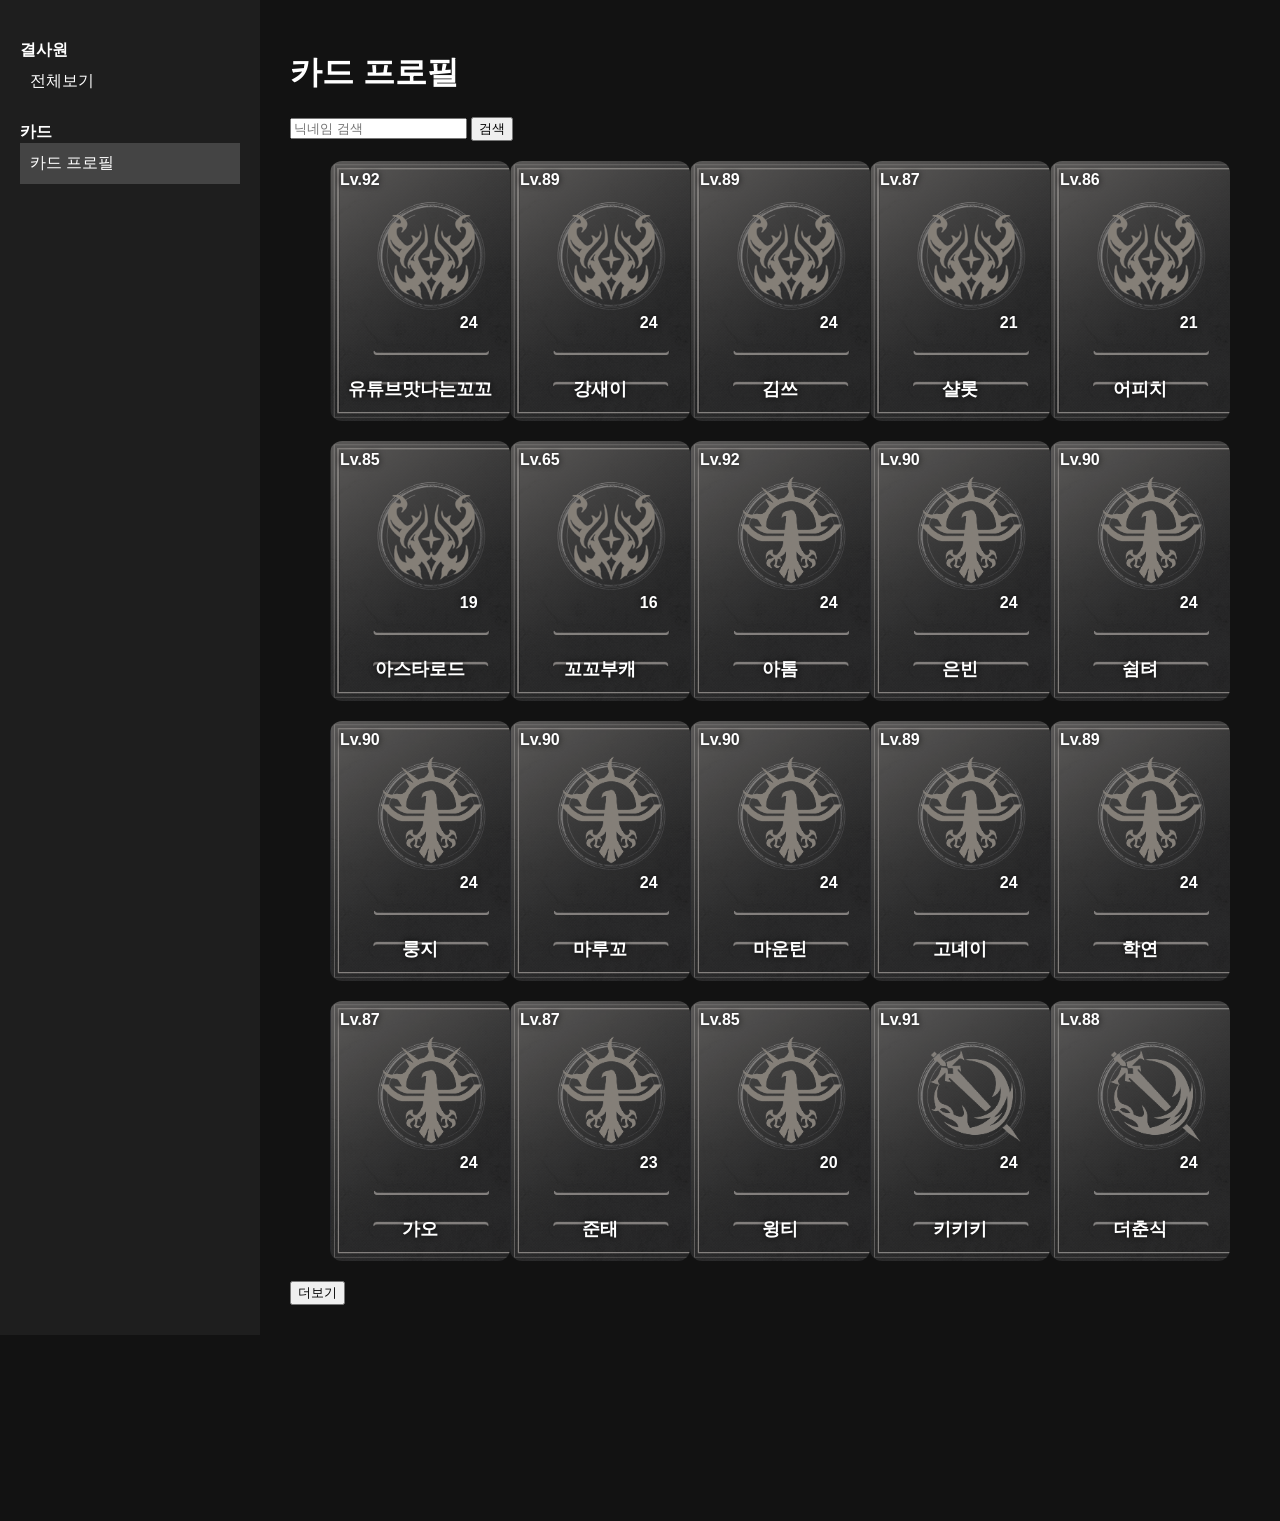
==== commit 6a497e14: "Update cards.html" ====
--- a/cards.html
+++ b/cards.html
@@ -13,7 +13,7 @@
 
 <div class="layout">
 
-  <!-- 메뉴 -->
+  <!-- 좌측 메뉴 -->
   <div class="sidebar">
     <div class="menu-title">결사원</div>
     <div class="menu-item" onclick="location.href='index.html'">전체보기</div>
--- a/cards.css
+++ b/cards.css
@@ -1,111 +1,20 @@
-body {
-  margin:0;
-  background:#212121;
-  color:white;
-  font-family:Arial;
-}
-
-/* 레이아웃 */
-.layout {
-  display:flex;
-}
-
-/* 사이드바 */
-.sidebar {
-  width:220px;
-  height:100vh;
-  background:#1a1a1a;
-  padding:20px;
-  border-right:1px solid #333;
-}
-
-.menu-title {
-  font-size:13px;
-  color:#888;
-  margin-top:20px;
-  margin-bottom:10px;
-}
-
-.menu-item {
-  padding:10px;
-  border-radius:6px;
-  cursor:pointer;
-  margin-bottom:5px;
-}
-
-.menu-item:hover {
-  background:#2c2c2c;
-}
-
-.menu-item.active {
-  background:#d4af37;
-  color:#000;
-}
-
-/* 콘텐츠 */
-.content {
-  flex:1;
-  padding:20px;
-  text-align:center;
-}
-
-/* 테이블 */
-table {
-  width:80%;
-  margin:auto;
-  border-collapse:collapse;
-}
-
-th, td {
-  padding:10px;
-  border-bottom:1px solid #444;
-}
-
-th {
-  background:#333;
-}
-
-tr:hover {
-  background:#2a2a2a;
-}
-
-/* 검색 */
-.search-box {
-  margin:20px;
-}
-
-.search-box input {
-  padding:8px;
-  width:200px;
-}
-
-.search-box button {
-  padding:8px;
-}
-
-/* 카드 영역 */
+/* 카드 그리드 */
 #cardContainer {
   display:grid;
-  grid-template-columns: repeat(5, 180px);
+  grid-template-columns: repeat(5, 160px);
+  gap:20px;
   justify-content:center;
-  gap:20px;
   padding:20px;
 }
 
 /* 카드 */
 .card {
-  width:180px;
-  height:240px;
+  width:180px;        /* ⭐ 고정 */
+  height:260px;       /* ⭐ 고정 */
   perspective:1000px;
-  cursor:pointer;
-  transition:0.2s;
 }
 
-.card.highlight {
-  outline:3px solid gold;
-  transform:scale(1.1);
-}
-
+/* 카드 내부 */
 .card-inner {
   width:100%;
   height:100%;
@@ -114,7 +23,7 @@
 }
 
 .card.flipped .card-inner {
-  transform:rotateY(180deg);
+  transform: rotateY(180deg);
 }
 
 /* 앞면 */
@@ -123,38 +32,40 @@
   width:100%;
   height:100%;
   backface-visibility:hidden;
-  background-image:var(--gray-img);
-  background-size:cover;
+  background-image: var(--gray-img);
+  background-size: cover;
 }
 
+/* 🔥 hover 복구 */
 .card:hover .card-front {
-  background-image:var(--gold-img);
+  background-image: var(--gold-img);
 }
 
-/* 텍스트 위치 */
+/* 🔴 레벨 */
 .level {
   position:absolute;
-  bottom:28%;
+  bottom:34%;
   left:18%;
-  font-size:0.9em;
+  color:white;
   font-weight:bold;
 }
 
+/* 🟢 토벌 */
 .grade {
   position:absolute;
-  bottom:28%;
+  bottom:34%;
   right:18%;
-  font-size:0.9em;
+  color:white;
   font-weight:bold;
-  color:#d4af37;
 }
 
+/* 🔵 닉네임 */
 .name {
   position:absolute;
-  bottom:18%;
+  bottom:16%;
   left:50%;
   transform:translateX(-50%);
-  font-size:1em;
+  color:white;
   font-weight:bold;
 }
 
@@ -166,16 +77,14 @@
   backface-visibility:hidden;
   transform:rotateY(180deg);
   background:#1f1f1f;
+
   display:flex;
   flex-direction:column;
   justify-content:center;
   align-items:center;
-  gap:10px;
 }
 
-/* 더보기 */
-#loadMoreBtn {
-  margin:20px;
-  padding:10px 20px;
-  cursor:pointer;
+/* 가독성 */
+.level, .grade, .name {
+  text-shadow:0 0 6px rgba(0,0,0,0.9);
 }
